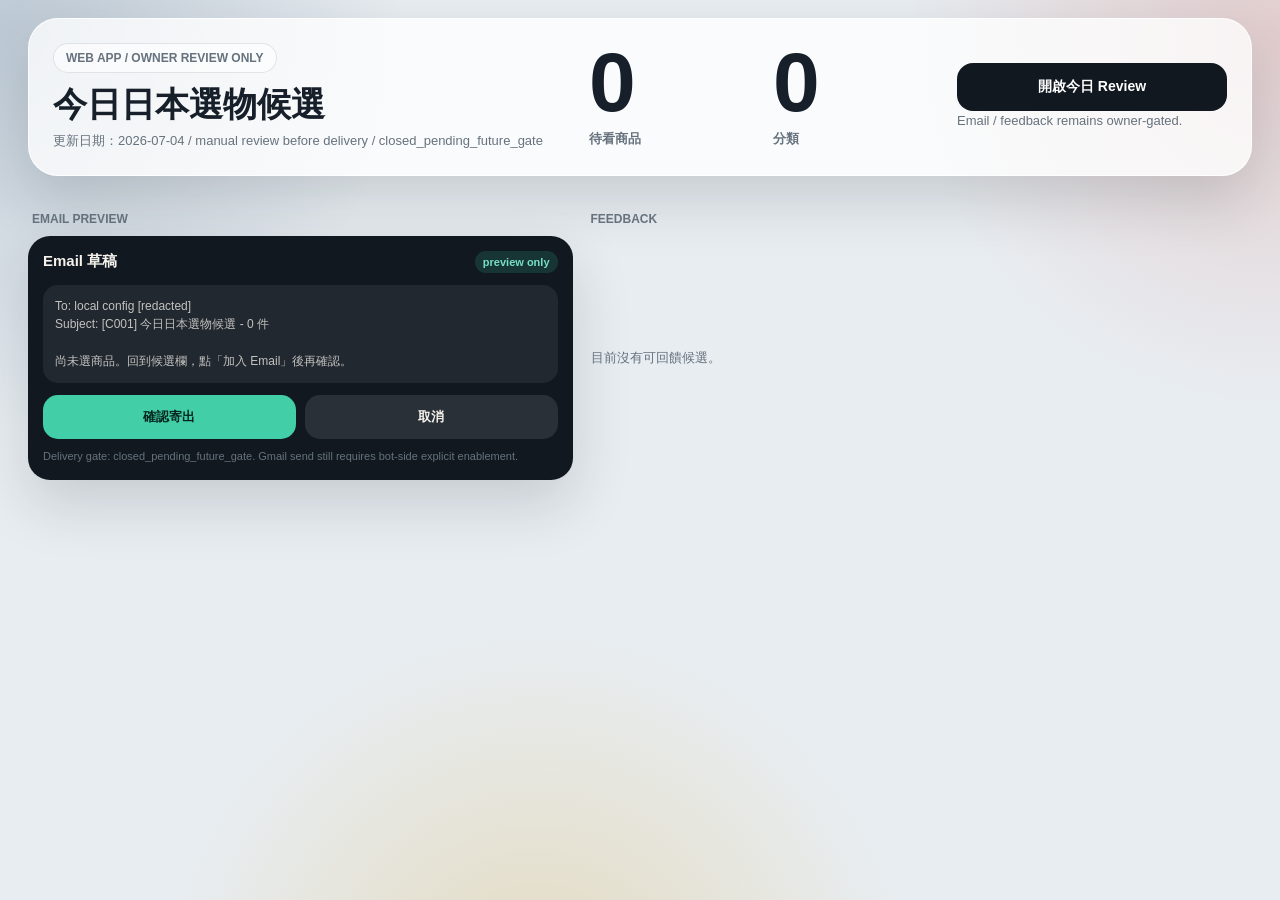
==== c001-review/index.html @ dfcf7dda "Publish C001 Telegram Web App HTML" ====
<!doctype html>
<html lang="zh-Hant">
<head>
  <meta charset="utf-8">
  <meta name="viewport" content="width=device-width, initial-scale=1">
  <title>C001 Owner Review</title>
  <script src="https://telegram.org/js/telegram-web-app.js"></script>
  <style>
    :root {
      color-scheme: light dark;
      --bg: #e8edf1;
      --surface: rgba(255, 255, 255, 0.76);
      --surface-strong: rgba(255, 255, 255, 0.92);
      --ink: #17202a;
      --muted: #66727d;
      --line: rgba(23, 32, 42, 0.11);
      --dark: #111820;
      --mint: #42cfa7;
      --mint-ink: #06251f;
      --red: #c94b3f;
      --blue: #24496f;
      --green: #557d61;
      --amber: #d9ad46;
      --danger: #c94b3f;
      --shadow: 0 24px 58px rgba(20, 28, 36, 0.16);
      --soft-shadow: 0 12px 28px rgba(20, 28, 36, 0.10);
      --radius-lg: 30px;
      --radius-md: 18px;
      --radius-sm: 12px;
      font-family: "Microsoft JhengHei UI", "PingFang TC", "Noto Sans TC", "Segoe UI", sans-serif;
    }

    [data-theme="dark"] {
      --bg: #10161c;
      --surface: rgba(31, 38, 47, 0.88);
      --surface-strong: rgba(37, 45, 55, 0.96);
      --ink: #f5f1ea;
      --muted: #a9b3ba;
      --line: rgba(246, 243, 237, 0.12);
      --shadow: 0 24px 58px rgba(0, 0, 0, 0.36);
      --soft-shadow: 0 12px 28px rgba(0, 0, 0, 0.24);
    }

    * { box-sizing: border-box; }

    body {
      margin: 0;
      min-height: var(--tg-viewport-height, 100vh);
      background:
        radial-gradient(circle at 0 3%, rgba(36, 73, 111, 0.22), transparent 26%),
        radial-gradient(circle at 100% 4%, rgba(201, 75, 63, 0.20), transparent 24%),
        radial-gradient(circle at 42% 112%, rgba(217, 173, 70, 0.30), transparent 30%),
        var(--bg);
      color: var(--ink);
    }

    button { font: inherit; }

    .app {
      min-height: var(--tg-viewport-height, 100vh);
      padding: calc(14px + env(safe-area-inset-top, 0px)) 14px calc(104px + env(safe-area-inset-bottom, 0px));
      max-width: 560px;
      margin: 0 auto;
    }

    [data-layout="desktop"] .app {
      max-width: 1384px;
      padding: calc(18px + env(safe-area-inset-top, 0px)) 28px 28px;
    }

    [data-layout="telegram-desktop"] .app {
      max-width: 430px;
      padding: 14px 14px 18px;
    }

    .hero {
      border-radius: var(--radius-lg);
      padding: 18px;
      background: linear-gradient(135deg, rgba(255,255,255,0.82), rgba(255,255,255,0.62)), var(--surface);
      box-shadow: var(--shadow);
      border: 1px solid rgba(255, 255, 255, 0.82);
      margin-bottom: 14px;
    }

    [data-theme="dark"] .hero {
      background: linear-gradient(135deg, rgba(45,54,64,0.94), rgba(30,37,46,0.86)), var(--surface);
      border-color: rgba(246, 243, 237, 0.10);
    }

    .hero-top {
      display: flex;
      align-items: flex-start;
      justify-content: space-between;
      gap: 14px;
    }

    .mode {
      margin: 0 0 8px;
      color: var(--muted);
      font-size: 12px;
      font-weight: 900;
      text-transform: uppercase;
    }

    h1 {
      margin: 0;
      font-size: 26px;
      line-height: 1.16;
      letter-spacing: 0;
    }

    .run-date {
      margin: 8px 0 0;
      color: var(--muted);
      font-size: 13px;
      font-weight: 900;
      line-height: 1.2;
    }

    .theme-toggle {
      height: 34px;
      min-width: 72px;
      border: 0;
      border-radius: 999px;
      padding: 4px;
      background: var(--dark);
      color: #f6f3ed;
      display: flex;
      align-items: center;
      justify-content: space-between;
      gap: 6px;
      font-size: 12px;
      font-weight: 900;
    }

    .toggle-dot {
      width: 26px;
      height: 26px;
      border-radius: 50%;
      background: var(--mint);
      box-shadow: 0 0 0 2px rgba(255,255,255,0.10) inset;
    }

    .metrics {
      display: grid;
      grid-template-columns: repeat(3, minmax(0, 1fr));
      gap: 9px;
      margin-top: 16px;
    }

    .metric {
      border-radius: 15px;
      padding: 11px;
      background: rgba(255, 255, 255, 0.64);
      border: 1px solid var(--line);
    }

    [data-theme="dark"] .metric { background: rgba(255, 255, 255, 0.06); }

    .metric b {
      display: block;
      font-size: 19px;
      line-height: 1;
      margin-bottom: 6px;
    }

    .metric span {
      display: block;
      color: var(--muted);
      font-size: 11px;
      line-height: 1.2;
    }

    .tabs {
      position: sticky;
      top: 0;
      z-index: 4;
      display: grid;
      grid-template-columns: repeat(3, 1fr);
      gap: 8px;
      padding: 8px 0 12px;
      background: linear-gradient(180deg, var(--bg) 72%, rgba(232, 237, 241, 0));
    }

    [data-theme="dark"] .tabs {
      background: linear-gradient(180deg, var(--bg) 72%, rgba(16, 22, 28, 0));
    }

    .tab {
      height: 40px;
      border: 0;
      border-radius: 14px;
      color: var(--ink);
      background: rgba(23, 32, 42, 0.07);
      font-size: 13px;
      font-weight: 900;
    }

    .tab.active {
      background: var(--dark);
      color: #f6f3ed;
      box-shadow: var(--soft-shadow);
    }

    .panel { display: none; }
    .panel.active { display: grid; gap: 12px; }

    .desktop-board { display: none; }

    [data-layout="desktop"] .mobile-tabs,
    [data-layout="desktop"] .mobile-panel,
    [data-layout="desktop"] .dock {
      display: none;
    }

    [data-layout="desktop"] .hero { display: none; }

    [data-layout="telegram-desktop"] .desktop-board {
      display: none;
    }

    [data-layout="telegram-desktop"] .hero {
      border-radius: 24px;
      padding: 16px;
      margin-bottom: 10px;
    }

    [data-layout="telegram-desktop"] h1 {
      font-size: 24px;
    }

    [data-layout="telegram-desktop"] .tabs {
      position: sticky;
      top: 0;
      padding-top: 6px;
    }

    [data-layout="telegram-desktop"] .card {
      border-radius: 16px;
      padding: 12px;
    }

    [data-layout="telegram-desktop"] .title {
      font-size: 16px;
    }

    [data-layout="desktop"] .desktop-board {
      display: grid;
      gap: 18px;
      align-items: start;
    }

    .desktop-hero {
      border-radius: 30px;
      padding: 24px;
      display: grid;
      grid-template-columns: 1fr 160px 160px 270px;
      gap: 24px;
      align-items: center;
      background: var(--surface);
      border: 1px solid rgba(255, 255, 255, 0.82);
      box-shadow: var(--shadow);
    }

    [data-theme="dark"] .desktop-hero { border-color: rgba(246, 243, 237, 0.10); }

    .eyebrow {
      display: inline-flex;
      min-height: 30px;
      align-items: center;
      padding: 0 12px;
      border-radius: 999px;
      border: 1px solid var(--line);
      background: rgba(255, 255, 255, 0.58);
      color: var(--muted);
      font-size: 12px;
      font-weight: 900;
      text-transform: uppercase;
    }

    [data-theme="dark"] .eyebrow { background: rgba(255, 255, 255, 0.06); }

    .desktop-hero h1 {
      margin: 12px 0 8px;
      font-size: 34px;
      line-height: 1.12;
      letter-spacing: 0;
    }

    .desktop-note {
      color: var(--muted);
      font-size: 13px;
      line-height: 1.5;
    }

    .desktop-metric strong {
      display: block;
      font-size: 84px;
      line-height: 0.88;
      letter-spacing: 0;
    }

    .desktop-metric span {
      display: block;
      margin-top: 10px;
      color: var(--muted);
      font-size: 13px;
      font-weight: 900;
    }

    .desktop-open {
      height: 48px;
      width: 100%;
      border: 0;
      border-radius: 16px;
      display: grid;
      place-items: center;
      background: var(--dark);
      color: #fff;
      font-weight: 900;
      font-size: 14px;
    }

    .category-columns {
      display: grid;
      grid-template-columns: repeat(4, minmax(0, 1fr));
      gap: 14px;
      align-items: start;
    }

    .desktop-column {
      min-height: 470px;
      border-radius: 24px;
      padding: 14px;
      display: grid;
      gap: 12px;
      align-content: start;
      grid-auto-rows: auto;
      background: rgba(255, 255, 255, 0.62);
      border: 1px solid rgba(255, 255, 255, 0.82);
    }

    [data-theme="dark"] .desktop-column {
      background: rgba(255, 255, 255, 0.05);
      border-color: rgba(246, 243, 237, 0.10);
    }

    .column-title {
      min-height: 86px;
      border-radius: 16px;
      padding: 14px;
      display: flex;
      align-items: center;
      justify-content: space-between;
      color: #fff;
      font-size: 15px;
      font-weight: 900;
      gap: 10px;
    }

    .desktop-column:nth-child(1) .column-title { background: var(--red); }
    .desktop-column:nth-child(2) .column-title { background: var(--blue); }
    .desktop-column:nth-child(3) .column-title { background: var(--green); }
    .desktop-column:nth-child(4) .column-title { background: var(--amber); color: #211a08; }

    .column-count {
      width: 34px;
      height: 34px;
      border-radius: 50%;
      display: grid;
      place-items: center;
      background: rgba(255, 255, 255, 0.22);
      font-size: 14px;
      flex: 0 0 auto;
    }

    .desktop-column:nth-child(4) .column-count { background: rgba(33, 26, 8, 0.12); }

    .category { display: grid; gap: 10px; }

    .category-title {
      color: var(--muted);
      font-size: 13px;
      font-weight: 900;
      padding: 0 4px;
    }

    .card {
      border-radius: var(--radius-md);
      padding: 14px;
      background: var(--surface);
      border: 1px solid var(--line);
      box-shadow: var(--soft-shadow);
    }

    .desktop-card {
      min-height: 112px;
      box-shadow: none;
      background: rgba(255, 255, 255, 0.84);
      display: grid;
      gap: 9px;
      align-content: start;
    }

    [data-theme="dark"] .desktop-card { background: rgba(255, 255, 255, 0.07); }

    .candidate-head {
      display: grid;
      grid-template-columns: auto 1fr auto;
      gap: 11px;
      align-items: flex-start;
    }

    .code {
      width: 46px;
      height: 36px;
      display: grid;
      place-items: center;
      border-radius: var(--radius-sm);
      color: #f6f3ed;
      background: var(--dark);
      font-size: 13px;
      font-weight: 900;
    }

    .title {
      margin: 0 0 5px;
      font-size: 17px;
      line-height: 1.26;
      letter-spacing: 0;
    }

    .reason {
      margin: 0;
      color: var(--muted);
      font-size: 12px;
      line-height: 1.45;
    }

    .score {
      border-radius: 999px;
      padding: 7px 9px;
      background: rgba(66, 207, 167, 0.14);
      color: #137a61;
      font-size: 12px;
      font-weight: 900;
    }

    [data-theme="dark"] .score { color: #75e0c5; }

    .chips {
      display: flex;
      flex-wrap: wrap;
      gap: 8px;
      margin-top: 13px;
    }

    .chip {
      min-height: 34px;
      border: 1px solid var(--line);
      border-radius: 999px;
      padding: 8px 11px;
      color: var(--ink);
      background: rgba(255, 255, 255, 0.60);
      font-size: 12px;
      font-weight: 900;
      text-decoration: none;
    }

    [data-theme="dark"] .chip { background: rgba(255, 255, 255, 0.07); }

    .chip.primary {
      border-color: transparent;
      background: var(--mint);
      color: var(--mint-ink);
    }

    .chip.selected {
      border-color: transparent;
      background: var(--amber);
      color: #251806;
    }

    .chip.feedback-active {
      border-color: rgba(31, 154, 120, 0.24);
      background: rgba(31, 154, 120, 0.14);
      color: #14614e;
    }

    .chip.danger {
      color: #8e2c21;
      background: rgba(201, 75, 63, 0.11);
    }

    [data-theme="dark"] .chip.danger { color: #ffb5ac; }

    .email-card {
      border-radius: 22px;
      padding: 15px;
      background: var(--dark);
      color: #f6f3ed;
      box-shadow: var(--shadow);
    }

    .email-head {
      display: flex;
      align-items: center;
      justify-content: space-between;
      gap: 10px;
      margin-bottom: 12px;
      font-size: 15px;
      font-weight: 900;
    }

    .pill {
      border-radius: 999px;
      padding: 5px 8px;
      background: rgba(66, 207, 167, 0.16);
      color: #75e0c5;
      font-size: 11px;
      font-weight: 900;
    }

    .email-body {
      border-radius: 15px;
      padding: 12px;
      background: rgba(255, 255, 255, 0.07);
      color: rgba(246, 243, 237, 0.76);
      font-size: 12px;
      line-height: 1.55;
      margin-bottom: 12px;
    }

    .actions {
      display: grid;
      grid-template-columns: 1fr 1fr;
      gap: 9px;
    }

    .action {
      height: 44px;
      border: 0;
      border-radius: 15px;
      font-weight: 900;
      font-size: 13px;
    }

    .action.send {
      background: var(--mint);
      color: var(--mint-ink);
    }

    .action.cancel {
      background: rgba(255, 255, 255, 0.10);
      color: #f6f3ed;
    }

    .feedback-grid { display: grid; gap: 10px; }

    .feedback-row {
      display: grid;
      grid-template-columns: 1fr auto auto auto;
      gap: 8px;
      align-items: center;
    }

    .feedback-row.recorded {
      box-shadow: inset 0 0 0 1px rgba(31, 154, 120, 0.22), var(--shadow);
    }

    .feedback-row b { font-size: 13px; }

    .feedback-row span {
      display: block;
      color: var(--muted);
      font-size: 11px;
      margin-top: 3px;
    }

    .feedback-status {
      width: fit-content;
      padding: 4px 8px;
      border-radius: 999px;
      background: rgba(31, 154, 120, 0.12);
      color: #14614e !important;
      font-weight: 900;
    }

    .feedback-status.bad {
      background: rgba(200, 79, 67, 0.12);
      color: #8f3028 !important;
    }

    .feedback-status.suppress {
      background: rgba(141, 106, 33, 0.14);
      color: #735416 !important;
    }

    .icon-button {
      width: 38px;
      height: 38px;
      border: 0;
      border-radius: 13px;
      color: #fff;
      font-size: 14px;
      font-weight: 900;
    }

    .icon-button.good { background: #1f9a78; }
    .icon-button.bad { background: #c84f43; }
    .icon-button.suppress { background: #8d6a21; }

    .icon-button.active {
      outline: 3px solid rgba(31, 42, 55, 0.16);
      transform: translateY(-1px);
    }

    .dock {
      position: fixed;
      left: 14px;
      right: 14px;
      bottom: calc(14px + env(safe-area-inset-bottom, 0px));
      max-width: 532px;
      margin: 0 auto;
      border-radius: 22px;
      padding: 12px;
      display: grid;
      grid-template-columns: 1fr auto;
      gap: 10px;
      align-items: center;
      background: rgba(255, 255, 255, 0.88);
      color: var(--ink);
      border: 1px solid var(--line);
      box-shadow: 0 -10px 30px rgba(21, 25, 31, 0.16);
      backdrop-filter: blur(18px);
    }

    [data-theme="dark"] .dock { background: rgba(37, 42, 50, 0.88); }

    [data-layout="telegram-desktop"] .dock {
      position: sticky;
      left: auto;
      right: auto;
      bottom: 0;
      max-width: none;
      margin: 12px 0 0;
      border-radius: 18px;
    }

    .dock b {
      display: block;
      font-size: 13px;
      margin-bottom: 4px;
    }

    .dock span {
      color: var(--muted);
      font-size: 11px;
    }

    .dock-button {
      border: 0;
      height: 46px;
      border-radius: 15px;
      padding: 0 14px;
      background: var(--mint);
      color: var(--mint-ink);
      font-size: 13px;
      font-weight: 900;
    }

    .empty {
      color: var(--muted);
      font-size: 13px;
      line-height: 1.5;
      padding: 10px 4px;
    }

    .desktop-tools {
      display: grid;
      grid-template-columns: minmax(0, 0.9fr) minmax(0, 1.1fr);
      gap: 14px;
    }

    .tool-panel { display: grid; gap: 10px; }

    .tool-title {
      color: var(--muted);
      font-size: 12px;
      font-weight: 900;
      text-transform: uppercase;
      padding-left: 4px;
    }

    .action-log {
      margin-top: 10px;
      color: var(--muted);
      font-size: 11px;
      line-height: 1.45;
    }

    @media (max-width: 819px), (hover: none) and (pointer: coarse) {
      .app {
        max-width: 560px;
        padding: calc(14px + env(safe-area-inset-top, 0px)) 14px calc(104px + env(safe-area-inset-bottom, 0px));
      }
    }

    @media (max-width: 1160px) {
      [data-layout="desktop"] .desktop-hero {
        grid-template-columns: 1fr 128px 128px;
      }
      [data-layout="desktop"] .desktop-action {
        grid-column: 1 / -1;
      }
      [data-layout="desktop"] .category-columns {
        grid-template-columns: repeat(2, minmax(0, 1fr));
      }
      [data-layout="desktop"] .desktop-tools {
        grid-template-columns: 1fr;
      }
    }
  </style>
</head>
<body>
  <script id="c001-review-data" type="application/json">{"app":"c001_telegram_owner_review","version":"webapp_card_v1","run_date":"2026-07-04","mode":"owner_review_only","delivery_status":"closed_pending_future_gate","email_status":"preview_before_confirm","feedback_status":"local_memory_only","automatic_learning":false,"total_candidates":0,"selected_candidate_ids":[],"categories":[]}</script>
  <main class="app" id="app"></main>

  <script>
    const payload = JSON.parse(document.getElementById("c001-review-data").textContent);
    const tg = window.Telegram && window.Telegram.WebApp ? window.Telegram.WebApp : null;
    const tgPlatform = tg && tg.platform ? String(tg.platform).toLowerCase() : "browser";
    const state = {
      tab: "candidates",
      theme: tg && tg.colorScheme === "dark" ? "dark" : "light",
      layout: detectLayout(),
      selected: new Set(payload.selected_candidate_ids || []),
      feedback: {},
      lastAction: "ready"
    };

    if (tg) {
      tg.ready();
      tg.expand();
      if (tg.MainButton) {
        tg.MainButton.setText("產生 Email");
        tg.MainButton.onClick(() => sendAction("email_request"));
      }
    }
    applyEnvironment();
    window.addEventListener("resize", () => {
      const nextLayout = detectLayout();
      if (nextLayout !== state.layout) {
        state.layout = nextLayout;
        render();
      } else {
        applyEnvironment();
      }
    });

    function sendAction(action, extra = {}) {
      const data = {
        source: "c001_review_webapp",
        action,
        run_date: payload.run_date,
        candidate_ids: Array.from(state.selected),
        ...extra
      };
      state.lastAction = `${action}: ${data.candidate_ids.join(",") || extra.candidate_id || "none"}`;
      if (tg && typeof tg.sendData === "function") {
        tg.sendData(JSON.stringify(data));
      }
      render();
    }

    function detectLayout() {
      const width = window.innerWidth || document.documentElement.clientWidth || 0;
      const hasTouch = "ontouchstart" in window || navigator.maxTouchPoints > 0;
      const hover = window.matchMedia && window.matchMedia("(hover: hover)").matches;
      const telegramDesktopPlatforms = new Set(["tdesktop", "macos", "windows", "linux"]);
      if (telegramDesktopPlatforms.has(tgPlatform)) {
        return "telegram-desktop";
      }
      if (width < 760) {
        return "mobile";
      }
      if (width >= 820 && hover && !hasTouch) {
        return "desktop";
      }
      return "mobile";
    }

    function applyEnvironment() {
      const stableHeight = tg && tg.viewportStableHeight ? tg.viewportStableHeight : window.innerHeight;
      const hasTouch = "ontouchstart" in window || navigator.maxTouchPoints > 0;
      document.documentElement.dataset.theme = state.theme;
      document.documentElement.dataset.platform = tgPlatform;
      document.documentElement.dataset.layout = state.layout;
      document.documentElement.dataset.touch = hasTouch ? "touch" : "pointer";
      document.documentElement.style.setProperty("--tg-viewport-height", `${Math.max(480, Math.round(stableHeight || window.innerHeight))}px`);
    }

    function setTab(tab) {
      state.tab = tab;
      render();
    }

    function toggleTheme() {
      state.theme = state.theme === "dark" ? "light" : "dark";
      render();
    }

    function toggleCandidate(id) {
      if (state.selected.has(id)) {
        state.selected.delete(id);
      } else {
        state.selected.add(id);
      }
      sendAction("select_candidate", { candidate_ids: Array.from(state.selected) });
    }

    function feedback(candidateId, feedbackType) {
      state.feedback[candidateId] = feedbackType;
      sendAction("feedback", {
        candidate_id: candidateId,
        feedback_type: feedbackType
      });
    }

    function feedbackLabel(feedbackType) {
      return {
        good: "已記錄：有用",
        bad: "已記錄：不相關",
        suppress: "已記錄：壓掉同類"
      }[feedbackType] || "";
    }

    function candidateCard(candidate) {
      const selected = state.selected.has(candidate.id);
      const feedbackType = state.feedback[candidate.id];
      const sourceLink = candidate.source_url
        ? `<a class="chip" href="${escapeAttr(candidate.source_url)}" target="_blank" rel="noopener">看來源</a>`
        : "";
      return `
        <article class="card">
          <div class="candidate-head">
            <div class="code">${escapeHtml(candidate.id)}</div>
            <div>
              <h2 class="title">${escapeHtml(candidate.title)}</h2>
              <p class="reason">${escapeHtml(candidate.why_worth_attention || candidate.short_reason || "等待 owner review。")}</p>
            </div>
            <div class="score">${escapeHtml(candidate.confidence_band || "review")}</div>
          </div>
          <div class="chips">
            <button class="chip ${selected ? "selected" : "primary"}" type="button" data-select="${escapeAttr(candidate.id)}">${selected ? "已加入 Email" : "加入 Email"}</button>
            ${sourceLink}
            <button class="chip ${feedbackType === "good" ? "feedback-active" : ""}" type="button" data-feedback="${escapeAttr(candidate.id)}" data-feedback-type="good">有用</button>
            <button class="chip danger ${feedbackType === "bad" ? "feedback-active" : ""}" type="button" data-feedback="${escapeAttr(candidate.id)}" data-feedback-type="bad">不相關</button>
            <button class="chip danger ${feedbackType === "suppress" ? "feedback-active" : ""}" type="button" data-feedback="${escapeAttr(candidate.id)}" data-feedback-type="suppress">壓掉同類</button>
          </div>
        </article>
      `;
    }

    function desktopCandidateCard(candidate) {
      const selected = state.selected.has(candidate.id);
      return `
        <article class="card desktop-card">
          <div class="candidate-head">
            <div class="code">${escapeHtml(candidate.id)}</div>
            <div>
              <h2 class="title">${escapeHtml(candidate.title)}</h2>
              <p class="reason">${escapeHtml(candidate.why_worth_attention || candidate.short_reason || "等待 owner review。")}</p>
            </div>
          </div>
          <div class="chips">
            <button class="chip ${selected ? "selected" : "primary"}" type="button" data-select="${escapeAttr(candidate.id)}">${selected ? "已加入" : "加入 Email"}</button>
            ${candidate.source_url ? `<a class="chip" href="${escapeAttr(candidate.source_url)}" target="_blank" rel="noopener">來源</a>` : ""}
          </div>
        </article>
      `;
    }

    function candidatesPanel() {
      const groups = payload.categories.map(category => {
        const cards = category.candidates.map(candidateCard).join("");
        return `<section class="category"><div class="category-title">${escapeHtml(category.label)} (${category.candidates.length})</div>${cards}</section>`;
      }).join("");
      return groups || `<p class="empty">目前沒有 owner-review 候選。</p>`;
    }

    function desktopColumns() {
      return payload.categories.map(category => `
        <section class="desktop-column">
          <div class="column-title">
            <span>${escapeHtml(category.label)}</span>
            <span class="column-count">${category.candidates.length}</span>
          </div>
          ${category.candidates.map(desktopCandidateCard).join("") || `<p class="empty">本分類沒有候選。</p>`}
        </section>
      `).join("");
    }

    function emailPanel() {
      const ids = Array.from(state.selected);
      const selectedCandidates = findCandidates(ids);
      const body = selectedCandidates.length
        ? selectedCandidates.map((candidate, index) => `${index + 1}. ${candidate.id} ${candidate.title}<br>${candidate.source_name} / ${candidate.why_worth_attention || candidate.short_reason || "review_required"}`).join("<br><br>")
        : "尚未選商品。回到候選欄，點「加入 Email」後再確認。";
      return `
        <section class="email-card">
          <div class="email-head">
            <span>Email 草稿</span>
            <span class="pill">preview only</span>
          </div>
          <div class="email-body">
            To: local config [redacted]<br>
            Subject: [C001] 今日日本選物候選 - ${ids.length} 件<br><br>
            ${body}
          </div>
          <div class="actions">
            <button class="action send" type="button" data-email-action="confirm">確認寄出</button>
            <button class="action cancel" type="button" data-email-action="cancel">取消</button>
          </div>
          <div class="action-log">Delivery gate: ${escapeHtml(payload.delivery_status)}. Gmail send still requires bot-side explicit enablement.</div>
        </section>
      `;
    }

    function feedbackPanel() {
      const rows = allCandidates().map(candidate => {
        const feedbackType = state.feedback[candidate.id];
        const status = feedbackType
          ? `<span class="feedback-status ${escapeAttr(feedbackType)}">${escapeHtml(feedbackLabel(feedbackType))}</span>`
          : `<span>${escapeHtml(candidate.source_name)} / local memory only</span>`;
        return `
        <div class="card feedback-row ${feedbackType ? "recorded" : ""}">
          <div><b>${escapeHtml(candidate.id)} ${escapeHtml(candidate.title)}</b>${status}</div>
          <button class="icon-button good ${feedbackType === "good" ? "active" : ""}" type="button" data-feedback="${escapeAttr(candidate.id)}" data-feedback-type="good">+</button>
          <button class="icon-button bad ${feedbackType === "bad" ? "active" : ""}" type="button" data-feedback="${escapeAttr(candidate.id)}" data-feedback-type="bad">-</button>
          <button class="icon-button suppress ${feedbackType === "suppress" ? "active" : ""}" type="button" data-feedback="${escapeAttr(candidate.id)}" data-feedback-type="suppress">S</button>
        </div>
      `;
      }).join("");
      return `<section class="feedback-grid">${rows || `<p class="empty">目前沒有可回饋候選。</p>`}</section>`;
    }

    function render() {
      applyEnvironment();
      const selectedCount = state.selected.size;
      const app = document.getElementById("app");
      const candidateContent = candidatesPanel();
      const emailContent = emailPanel();
      const feedbackContent = feedbackPanel();
      app.innerHTML = `
        <section class="hero">
          <div class="hero-top">
            <div>
              <p class="mode">Owner review only</p>
              <h1>今日日本選物候選</h1>
              <p class="run-date">更新日期：${escapeHtml(payload.run_date)}</p>
            </div>
            <button class="theme-toggle" type="button" data-theme-toggle>
              <span>${state.theme === "dark" ? "Dark" : "Light"}</span>
              <span class="toggle-dot"></span>
            </button>
          </div>
          <div class="metrics">
            <div class="metric"><b>${payload.total_candidates}</b><span>待看商品</span></div>
            <div class="metric"><b>${payload.categories.length}</b><span>分類</span></div>
            <div class="metric"><b>${selectedCount}</b><span>Email 已選</span></div>
          </div>
        </section>

        <nav class="tabs mobile-tabs" aria-label="C001 review tabs">
          <button class="tab ${state.tab === "candidates" ? "active" : ""}" type="button" data-tab="candidates">候選</button>
          <button class="tab ${state.tab === "email" ? "active" : ""}" type="button" data-tab="email">Email</button>
          <button class="tab ${state.tab === "feedback" ? "active" : ""}" type="button" data-tab="feedback">回饋</button>
        </nav>

        <section class="panel mobile-panel ${state.tab === "candidates" ? "active" : ""}">${candidateContent}</section>
        <section class="panel mobile-panel ${state.tab === "email" ? "active" : ""}">${emailContent}</section>
        <section class="panel mobile-panel ${state.tab === "feedback" ? "active" : ""}">${feedbackContent}</section>

        <section class="desktop-board" aria-label="Desktop Mini App Board">
          <section class="desktop-hero">
            <div>
              <span class="eyebrow">Web App / owner review only</span>
              <h1>今日日本選物候選</h1>
              <div class="desktop-note">更新日期：${escapeHtml(payload.run_date)} / manual review before delivery / ${escapeHtml(payload.delivery_status)}</div>
            </div>
            <div class="desktop-metric"><strong>${payload.total_candidates}</strong><span>待看商品</span></div>
            <div class="desktop-metric"><strong>${payload.categories.length}</strong><span>分類</span></div>
            <div class="desktop-action">
              <button class="desktop-open" type="button" data-open-email>開啟今日 Review</button>
              <div class="desktop-note">Email / feedback remains owner-gated.</div>
            </div>
          </section>
          <section class="category-columns">
            ${desktopColumns()}
          </section>
          <section class="desktop-tools">
            <div class="tool-panel">
              <div class="tool-title">Email preview</div>
              ${emailContent}
            </div>
            <div class="tool-panel">
              <div class="tool-title">Feedback</div>
              ${feedbackContent}
            </div>
          </section>
        </section>

        <aside class="dock">
          <div><b>${selectedCount ? `已選 ${selectedCount} 件` : "快速回饋"}</b><span>${escapeHtml(state.lastAction)} / automatic_learning=false</span></div>
          <button class="dock-button" type="button" data-open-email>產生 Email</button>
        </aside>
      `;
      bind();
      if (tg && tg.MainButton) {
        if (selectedCount) {
          tg.MainButton.show();
        } else {
          tg.MainButton.hide();
        }
      }
    }

    function bind() {
      document.querySelector("[data-theme-toggle]")?.addEventListener("click", toggleTheme);
      document.querySelectorAll("[data-tab]").forEach(button => {
        button.addEventListener("click", () => setTab(button.dataset.tab));
      });
      document.querySelectorAll("[data-select]").forEach(button => {
        button.addEventListener("click", () => toggleCandidate(button.dataset.select));
      });
      document.querySelectorAll("[data-feedback]").forEach(button => {
        button.addEventListener("click", () => feedback(button.dataset.feedback, button.dataset.feedbackType));
      });
      document.querySelectorAll("[data-open-email]").forEach(button => {
        button.addEventListener("click", () => {
          setTab("email");
          sendAction("email_request");
        });
      });
      document.querySelectorAll("[data-email-action]").forEach(button => {
        button.addEventListener("click", () => {
          if (button.dataset.emailAction === "confirm") {
            sendAction("confirm_email");
          } else {
            state.selected.clear();
            sendAction("cancel_email");
          }
        });
      });
    }

    function allCandidates() {
      return payload.categories.flatMap(category => category.candidates || []);
    }

    function findCandidates(ids) {
      const index = new Map(allCandidates().map(candidate => [candidate.id, candidate]));
      return ids.map(id => index.get(id)).filter(Boolean);
    }

    function escapeHtml(value) {
      return String(value ?? "").replace(/[&<>"']/g, char => ({
        "&": "&amp;",
        "<": "&lt;",
        ">": "&gt;",
        '"': "&quot;",
        "'": "&#39;"
      }[char]));
    }

    function escapeAttr(value) {
      return escapeHtml(value).replace(/`/g, "&#96;");
    }

    render();
  </script>
</body>
</html>
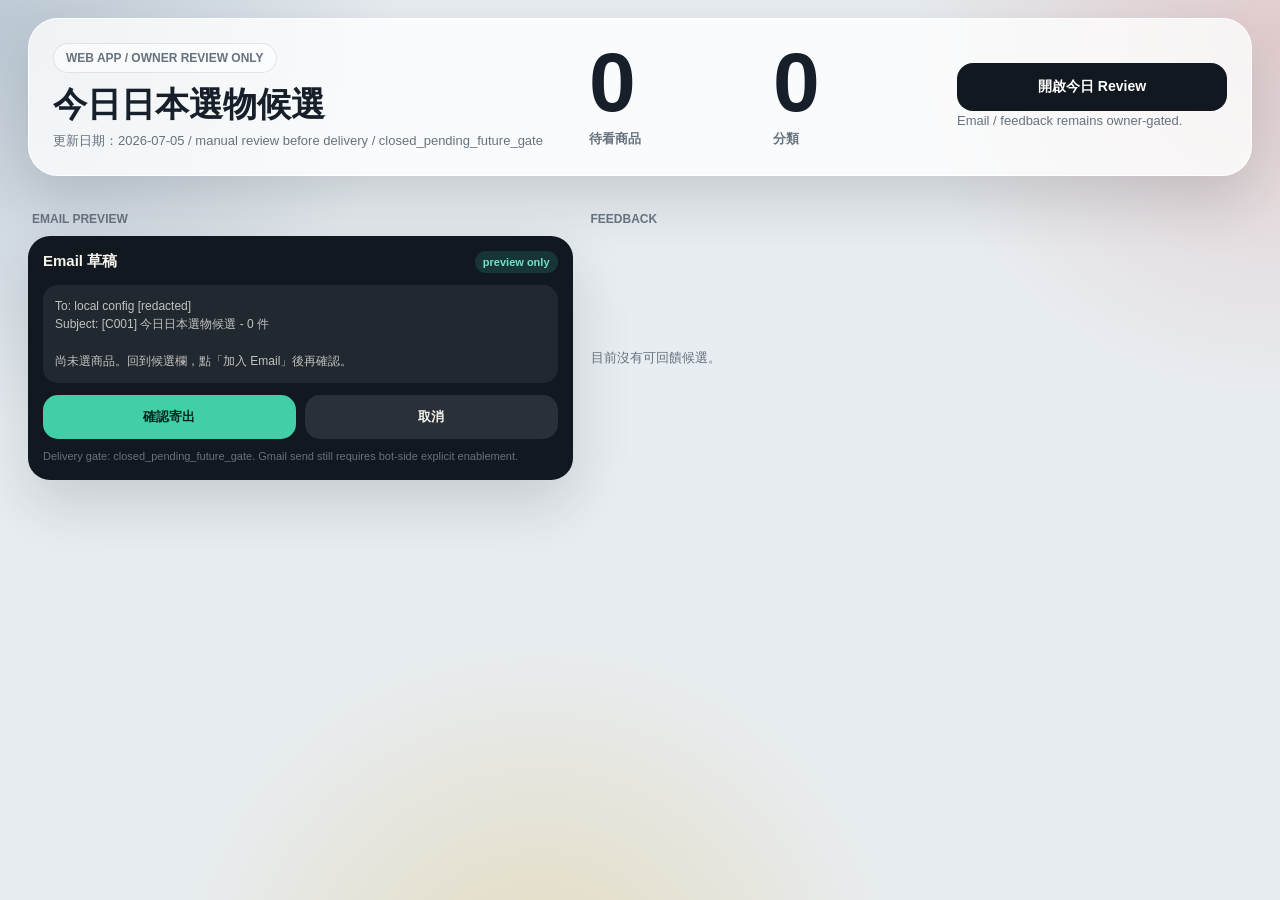
==== commit 1d679b2b: "Publish C001 Telegram Web App HTML" ====
--- a/c001-review/index.html
+++ b/c001-review/index.html
@@ -723,7 +723,7 @@
   </style>
 </head>
 <body>
-  <script id="c001-review-data" type="application/json">{"app":"c001_telegram_owner_review","version":"webapp_card_v1","run_date":"2026-07-04","mode":"owner_review_only","delivery_status":"closed_pending_future_gate","email_status":"preview_before_confirm","feedback_status":"local_memory_only","automatic_learning":false,"total_candidates":0,"selected_candidate_ids":[],"categories":[]}</script>
+  <script id="c001-review-data" type="application/json">{"app":"c001_telegram_owner_review","version":"webapp_card_v1","run_date":"2026-07-05","mode":"owner_review_only","delivery_status":"closed_pending_future_gate","email_status":"preview_before_confirm","feedback_status":"local_memory_only","automatic_learning":false,"total_candidates":0,"selected_candidate_ids":[],"categories":[]}</script>
   <main class="app" id="app"></main>
 
   <script>
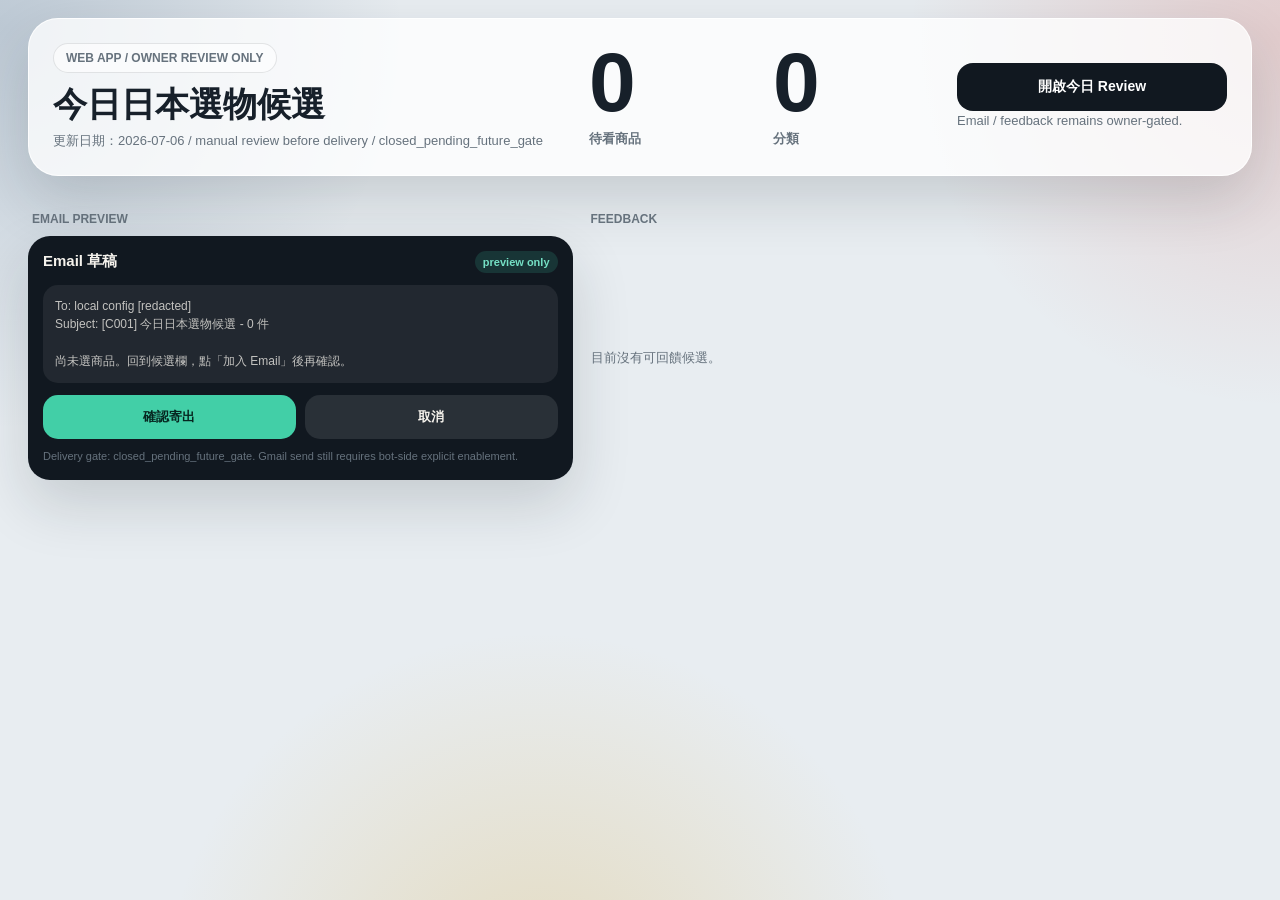
==== commit 80deb733: "Publish C001 Telegram Web App HTML" ====
--- a/c001-review/index.html
+++ b/c001-review/index.html
@@ -723,7 +723,7 @@
   </style>
 </head>
 <body>
-  <script id="c001-review-data" type="application/json">{"app":"c001_telegram_owner_review","version":"webapp_card_v1","run_date":"2026-07-05","mode":"owner_review_only","delivery_status":"closed_pending_future_gate","email_status":"preview_before_confirm","feedback_status":"local_memory_only","automatic_learning":false,"total_candidates":0,"selected_candidate_ids":[],"categories":[]}</script>
+  <script id="c001-review-data" type="application/json">{"app":"c001_telegram_owner_review","version":"webapp_card_v1","run_date":"2026-07-06","mode":"owner_review_only","delivery_status":"closed_pending_future_gate","email_status":"preview_before_confirm","feedback_status":"local_memory_only","automatic_learning":false,"total_candidates":0,"selected_candidate_ids":[],"categories":[]}</script>
   <main class="app" id="app"></main>
 
   <script>
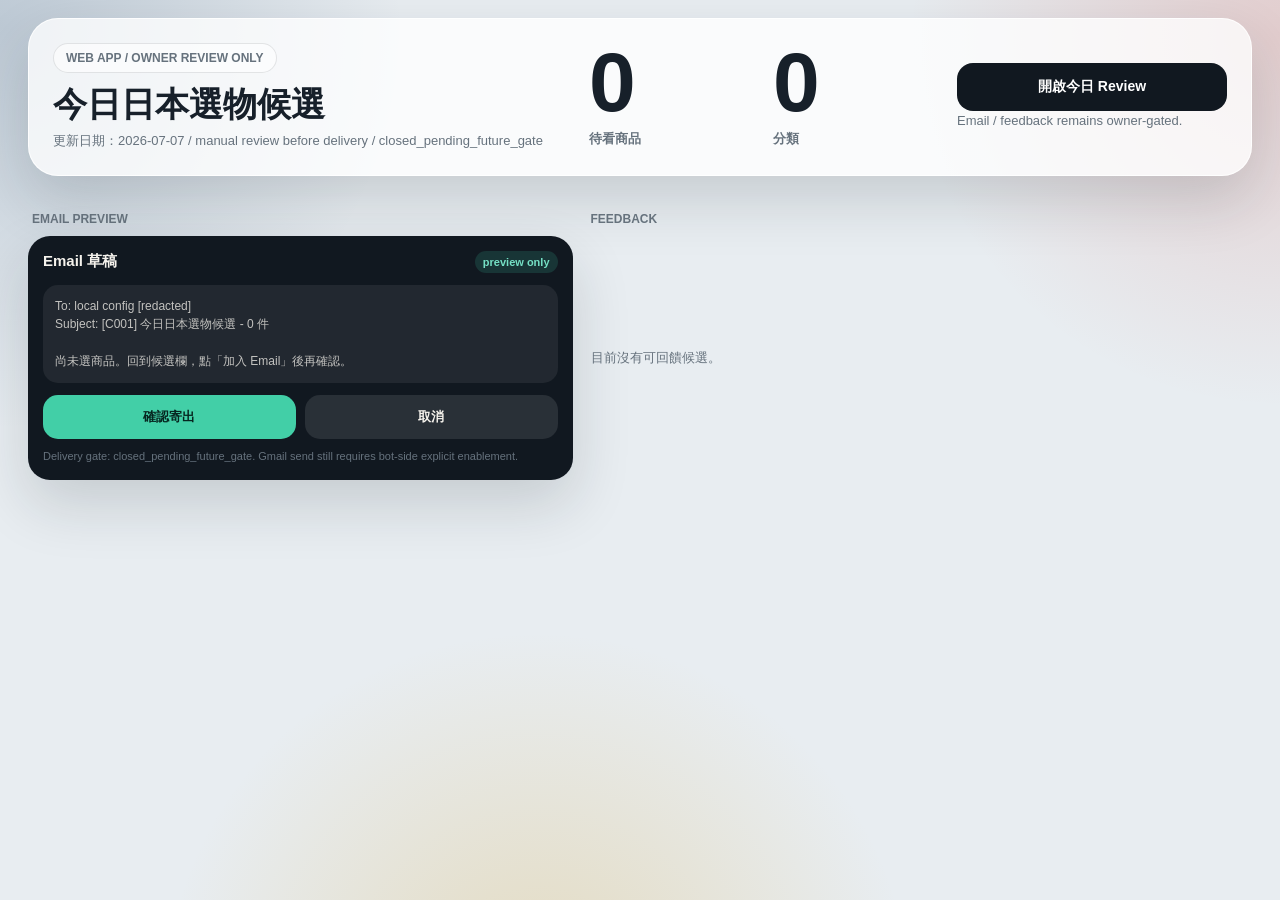
==== commit 101cf77b: "Publish C001 Telegram Web App HTML" ====
--- a/c001-review/index.html
+++ b/c001-review/index.html
@@ -723,7 +723,7 @@
   </style>
 </head>
 <body>
-  <script id="c001-review-data" type="application/json">{"app":"c001_telegram_owner_review","version":"webapp_card_v1","run_date":"2026-07-06","mode":"owner_review_only","delivery_status":"closed_pending_future_gate","email_status":"preview_before_confirm","feedback_status":"local_memory_only","automatic_learning":false,"total_candidates":0,"selected_candidate_ids":[],"categories":[]}</script>
+  <script id="c001-review-data" type="application/json">{"app":"c001_telegram_owner_review","version":"webapp_card_v1","run_date":"2026-07-07","mode":"owner_review_only","delivery_status":"closed_pending_future_gate","email_status":"preview_before_confirm","feedback_status":"local_memory_only","automatic_learning":false,"total_candidates":0,"selected_candidate_ids":[],"categories":[]}</script>
   <main class="app" id="app"></main>
 
   <script>
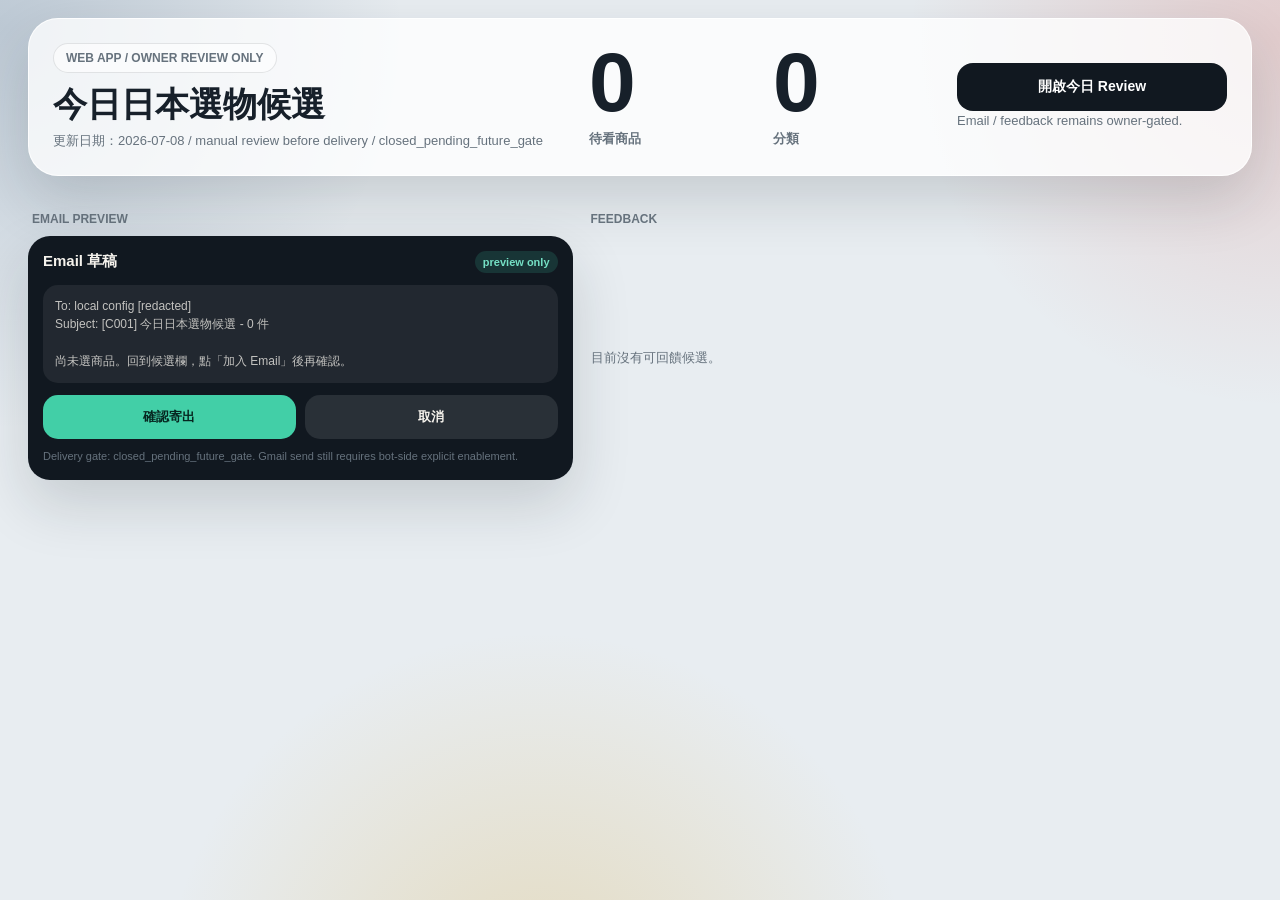
==== commit 7b197934: "Publish C001 Telegram Web App HTML" ====
--- a/c001-review/index.html
+++ b/c001-review/index.html
@@ -723,7 +723,7 @@
   </style>
 </head>
 <body>
-  <script id="c001-review-data" type="application/json">{"app":"c001_telegram_owner_review","version":"webapp_card_v1","run_date":"2026-07-07","mode":"owner_review_only","delivery_status":"closed_pending_future_gate","email_status":"preview_before_confirm","feedback_status":"local_memory_only","automatic_learning":false,"total_candidates":0,"selected_candidate_ids":[],"categories":[]}</script>
+  <script id="c001-review-data" type="application/json">{"app":"c001_telegram_owner_review","version":"webapp_card_v1","run_date":"2026-07-08","mode":"owner_review_only","delivery_status":"closed_pending_future_gate","email_status":"preview_before_confirm","feedback_status":"local_memory_only","automatic_learning":false,"total_candidates":0,"selected_candidate_ids":[],"categories":[]}</script>
   <main class="app" id="app"></main>
 
   <script>
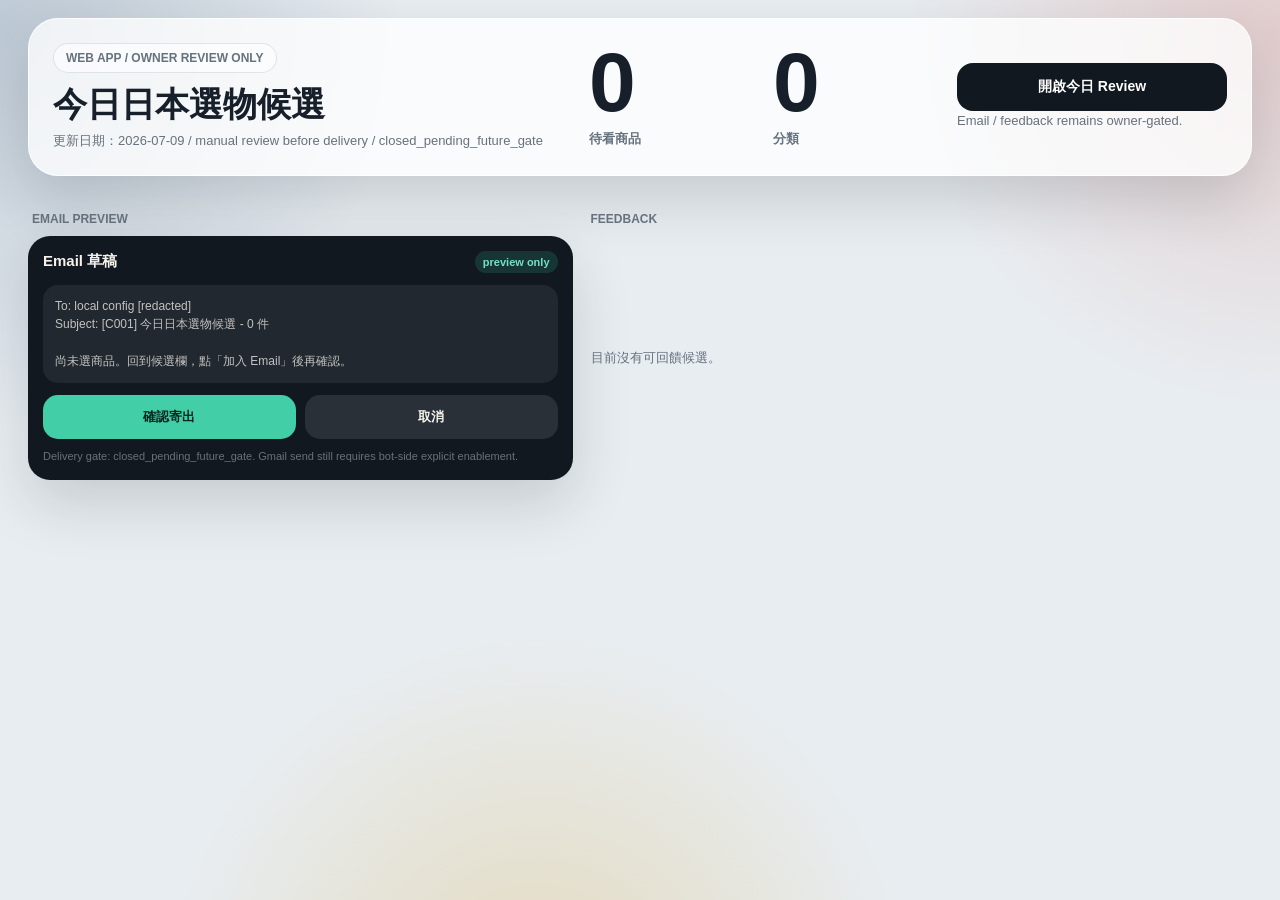
==== commit 8e9b970d: "Publish C001 Telegram Web App HTML" ====
--- a/c001-review/index.html
+++ b/c001-review/index.html
@@ -723,7 +723,7 @@
   </style>
 </head>
 <body>
-  <script id="c001-review-data" type="application/json">{"app":"c001_telegram_owner_review","version":"webapp_card_v1","run_date":"2026-07-08","mode":"owner_review_only","delivery_status":"closed_pending_future_gate","email_status":"preview_before_confirm","feedback_status":"local_memory_only","automatic_learning":false,"total_candidates":0,"selected_candidate_ids":[],"categories":[]}</script>
+  <script id="c001-review-data" type="application/json">{"app":"c001_telegram_owner_review","version":"webapp_card_v1","run_date":"2026-07-09","mode":"owner_review_only","delivery_status":"closed_pending_future_gate","email_status":"preview_before_confirm","feedback_status":"local_memory_only","automatic_learning":false,"total_candidates":0,"selected_candidate_ids":[],"categories":[]}</script>
   <main class="app" id="app"></main>
 
   <script>
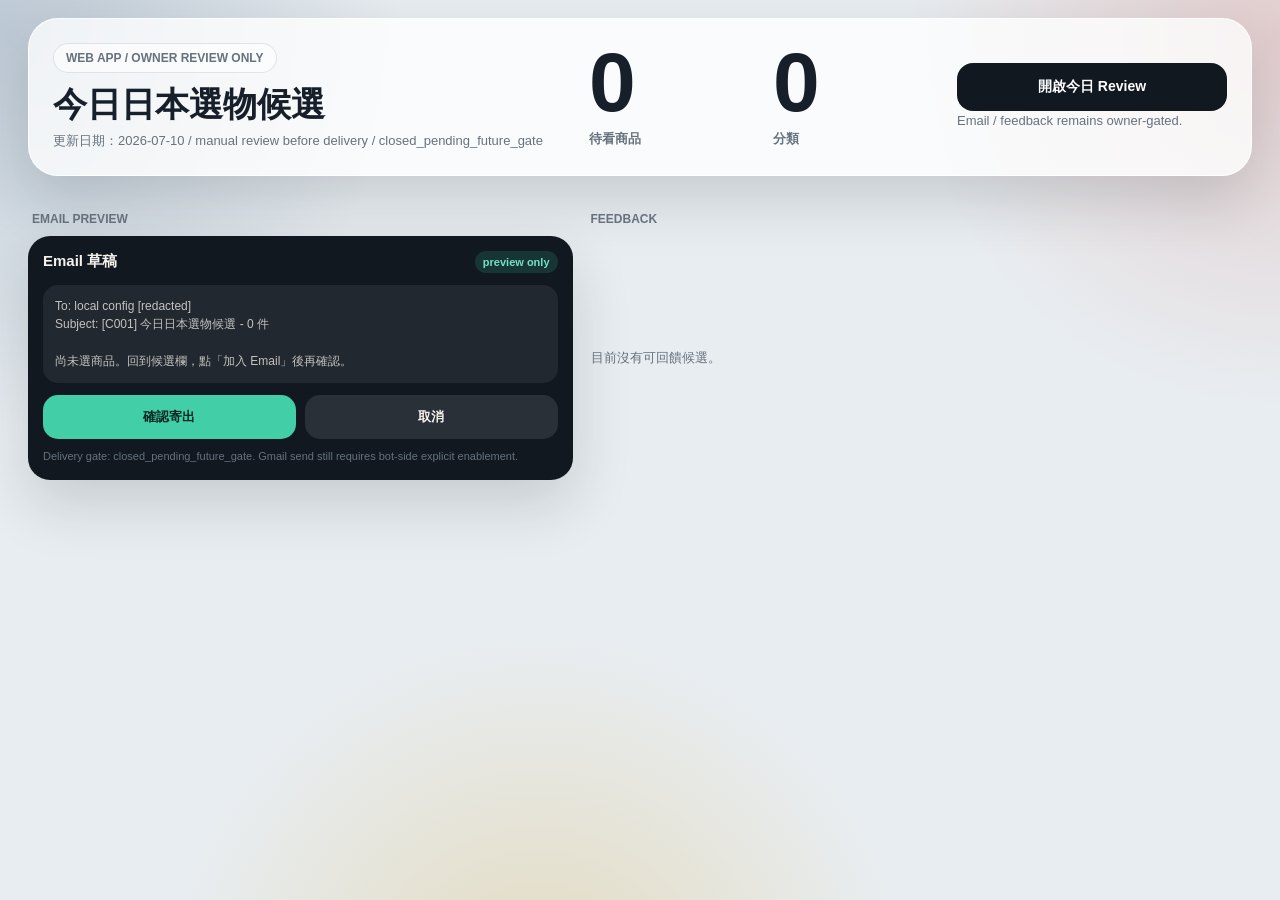
==== commit 00b5f288: "Publish C001 Telegram Web App HTML" ====
--- a/c001-review/index.html
+++ b/c001-review/index.html
@@ -723,7 +723,7 @@
   </style>
 </head>
 <body>
-  <script id="c001-review-data" type="application/json">{"app":"c001_telegram_owner_review","version":"webapp_card_v1","run_date":"2026-07-09","mode":"owner_review_only","delivery_status":"closed_pending_future_gate","email_status":"preview_before_confirm","feedback_status":"local_memory_only","automatic_learning":false,"total_candidates":0,"selected_candidate_ids":[],"categories":[]}</script>
+  <script id="c001-review-data" type="application/json">{"app":"c001_telegram_owner_review","version":"webapp_card_v1","run_date":"2026-07-10","mode":"owner_review_only","delivery_status":"closed_pending_future_gate","email_status":"preview_before_confirm","feedback_status":"local_memory_only","automatic_learning":false,"total_candidates":0,"selected_candidate_ids":[],"categories":[]}</script>
   <main class="app" id="app"></main>
 
   <script>
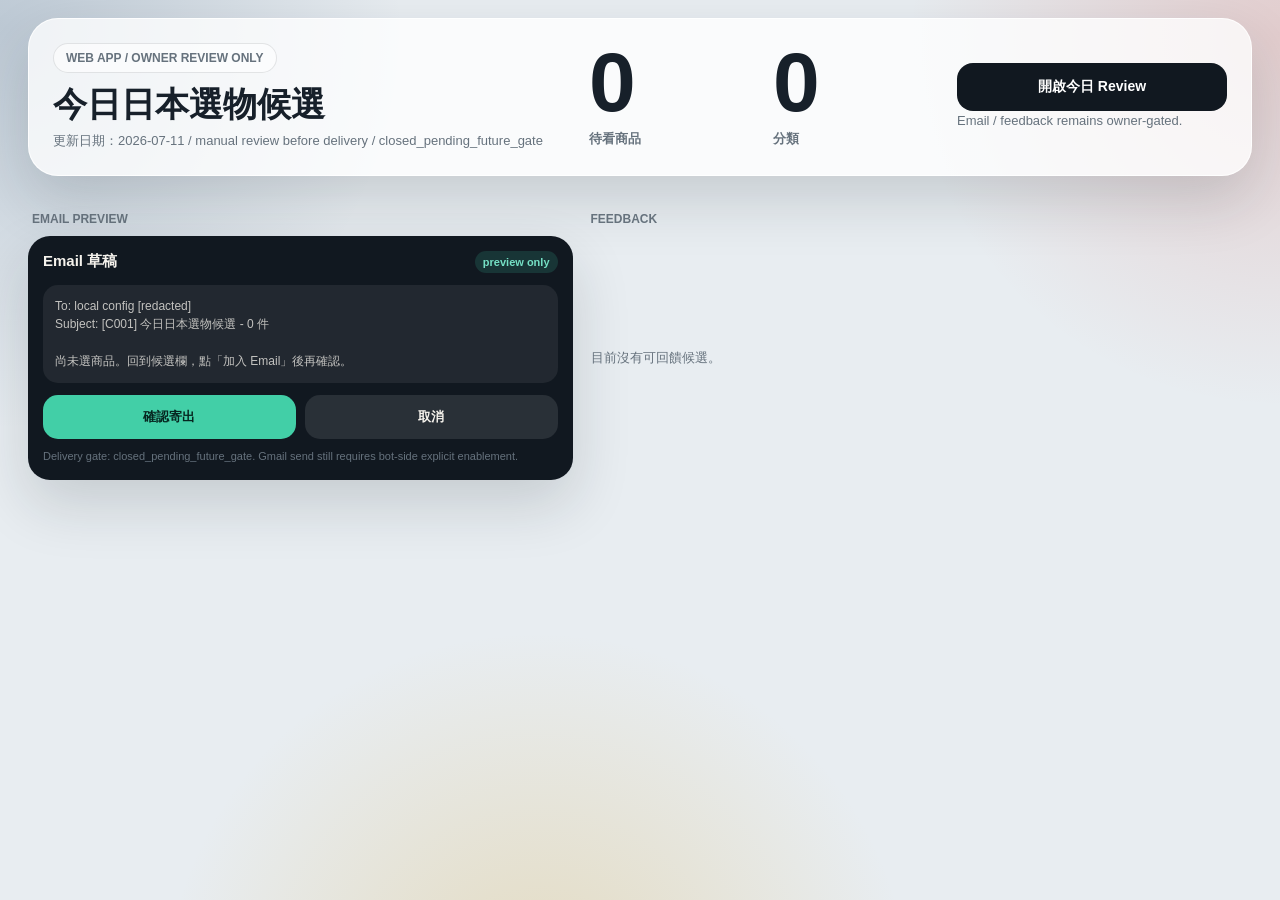
==== commit e13e1ec8: "Publish C001 Telegram Web App HTML" ====
--- a/c001-review/index.html
+++ b/c001-review/index.html
@@ -723,7 +723,7 @@
   </style>
 </head>
 <body>
-  <script id="c001-review-data" type="application/json">{"app":"c001_telegram_owner_review","version":"webapp_card_v1","run_date":"2026-07-10","mode":"owner_review_only","delivery_status":"closed_pending_future_gate","email_status":"preview_before_confirm","feedback_status":"local_memory_only","automatic_learning":false,"total_candidates":0,"selected_candidate_ids":[],"categories":[]}</script>
+  <script id="c001-review-data" type="application/json">{"app":"c001_telegram_owner_review","version":"webapp_card_v1","run_date":"2026-07-11","mode":"owner_review_only","delivery_status":"closed_pending_future_gate","email_status":"preview_before_confirm","feedback_status":"local_memory_only","automatic_learning":false,"total_candidates":0,"selected_candidate_ids":[],"categories":[]}</script>
   <main class="app" id="app"></main>
 
   <script>
